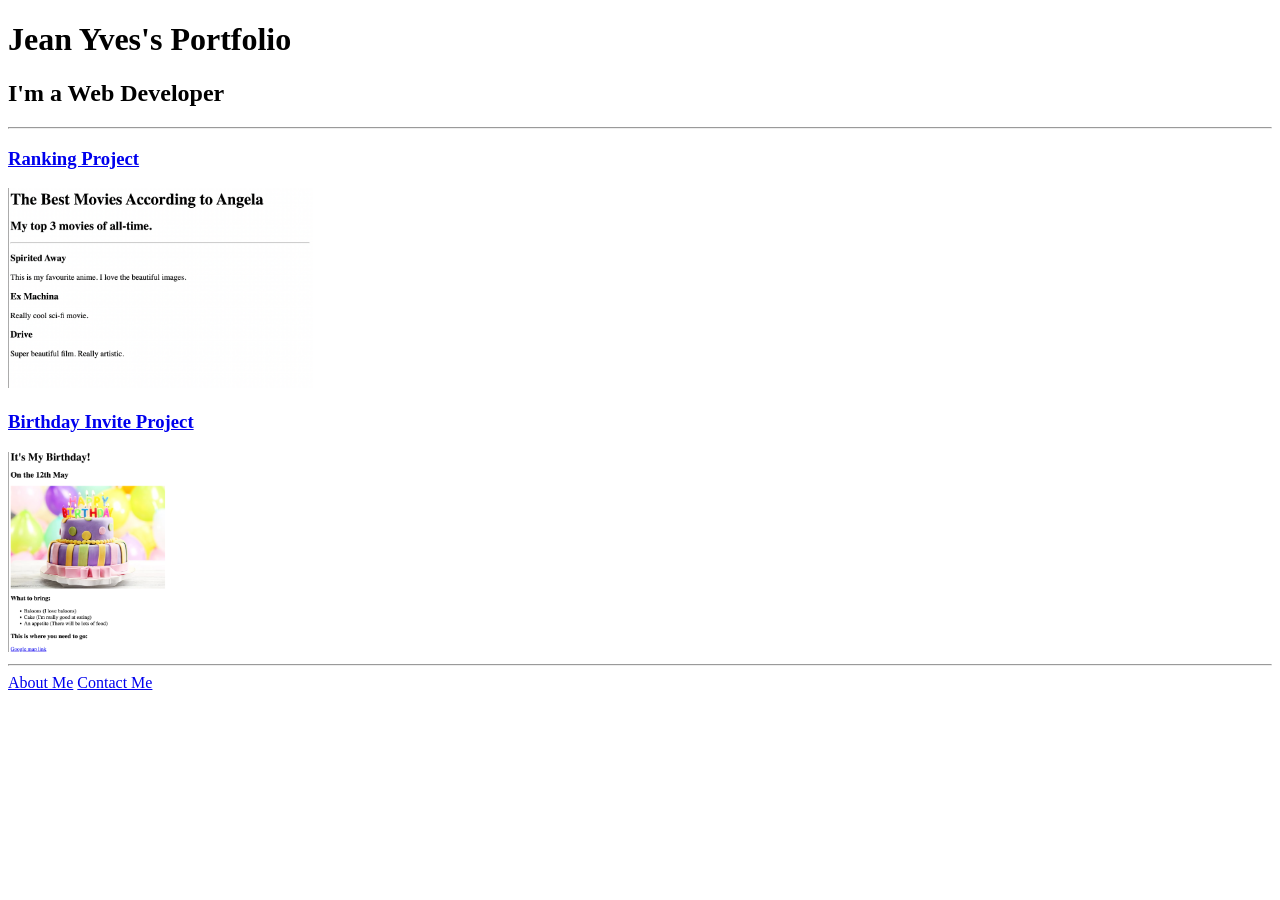
==== index.html @ 7e04cead "Add files via upload" ====
<!DOCTYPE html>
<html lang="en">

<head>
   <meta charset="UTF-8">
   <meta name="viewport" content="width=device-width, initial-scale=1.0">
   <title>Yves's Portfolio</title>
</head>

<body>
   <h1>Jean Yves's Portfolio</h1> 
   <h2>I'm a Web Developer</h2>
   <hr />
   <h3><a href="./public/movie-ranking.html">Ranking Project</a></h3>
   <img src="./assets/images/Movies.png" alt="My Top 3 Movies Screenshot" height="200"/>
   <h3><a href="./public/birthday-invite.html">Birthday Invite Project</a></h3>
   <img src="./assets/images/Birthday.png" alt="My Birthday Invitation Screenshoot" height="200" />
   <hr/>
   <a href="./public/about.html">About Me</a>
   <a href="./public/contact.html">Contact Me</a>
</body>
</html>

<!-- TODO 6: Add images to show the project previews
HINT for TODO 6: You can use the height attribute set to 200 to make the image smaller:
https://developer.mozilla.org/en-US/docs/Web/HTML/Element/img#attr-height -->
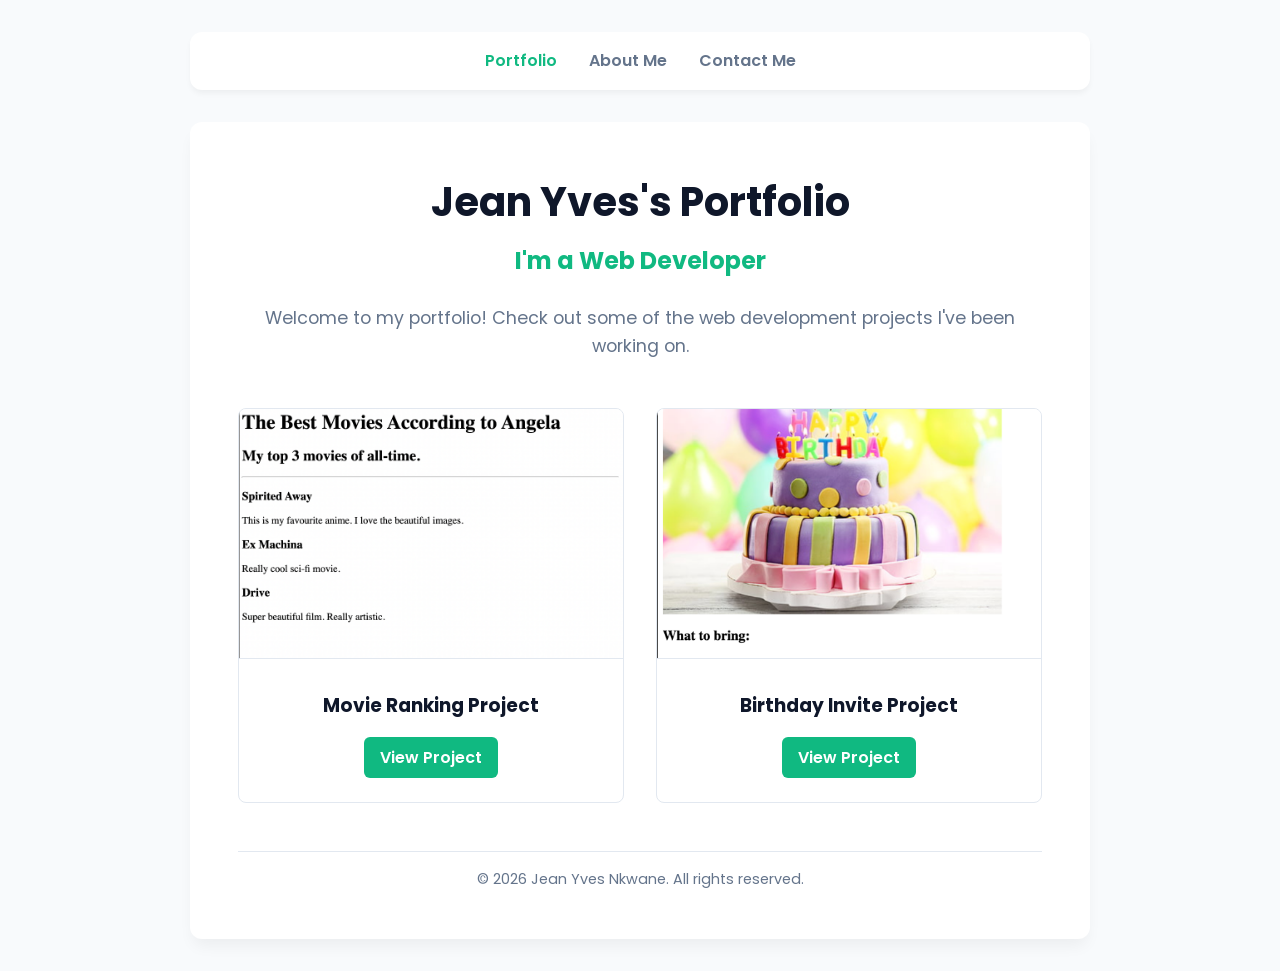
==== commit 8fd78a38: "feat: Complete modernization of HTML Portfolio - Created modern, responsive CSS design with Poppins " ====
--- a/index.html
+++ b/index.html
@@ -1,27 +1,52 @@
 <!DOCTYPE html>
 <html lang="en">
-
 <head>
    <meta charset="UTF-8">
    <meta name="viewport" content="width=device-width, initial-scale=1.0">
    <title>Yves's Portfolio</title>
+   <link rel="stylesheet" href="assets/css/style.css">
 </head>
+<body>
 
-<body>
-   <h1>Jean Yves's Portfolio</h1> 
-   <h2>I'm a Web Developer</h2>
-   <hr />
-   <h3><a href="./public/movie-ranking.html">Ranking Project</a></h3>
-   <img src="./assets/images/Movies.png" alt="My Top 3 Movies Screenshot" height="200"/>
-   <h3><a href="./public/birthday-invite.html">Birthday Invite Project</a></h3>
-   <img src="./assets/images/Birthday.png" alt="My Birthday Invitation Screenshoot" height="200" />
-   <hr/>
-   <a href="./public/about.html">About Me</a>
-   <a href="./public/contact.html">Contact Me</a>
+    <nav>
+        <a href="index.html" class="active">Portfolio</a>
+        <a href="public/about.html">About Me</a>
+        <a href="public/contact.html">Contact Me</a>
+    </nav>
+
+    <div class="container">
+        <header>
+            <h1>Jean Yves's Portfolio</h1> 
+            <h2>I'm a Web Developer</h2>
+            <p class="intro-text">Welcome to my portfolio! Check out some of the web development projects I've been working on.</p>
+        </header>
+
+        <main>
+            <div class="projects-grid">
+                <!-- Movie Ranking Project -->
+                <div class="project-card">
+                    <img src="./assets/images/Movies.png" alt="My Top 3 Movies Screenshot"/>
+                    <div class="project-info">
+                        <h3>Movie Ranking Project</h3>
+                        <a href="./public/movie-ranking.html">View Project</a>
+                    </div>
+                </div>
+
+                <!-- Birthday Invite Project -->
+                <div class="project-card">
+                    <img src="./assets/images/Birthday.png" alt="My Birthday Invitation Screenshot" />
+                    <div class="project-info">
+                        <h3>Birthday Invite Project</h3>
+                        <a href="./public/birthday-invite.html">View Project</a>
+                    </div>
+                </div>
+            </div>
+        </main>
+
+        <footer>
+            <p>© 2026 Jean Yves Nkwane. All rights reserved.</p>
+        </footer>
+    </div>
+
 </body>
 </html>
-
-<!-- TODO 6: Add images to show the project previews
-HINT for TODO 6: You can use the height attribute set to 200 to make the image smaller:
-https://developer.mozilla.org/en-US/docs/Web/HTML/Element/img#attr-height -->
-
--- a/assets/css/style.css
+++ b/assets/css/style.css
@@ -0,0 +1,186 @@
+@import url('https://fonts.googleapis.com/css2?family=Poppins:wght@300;400;600;700&display=swap');
+
+:root {
+    --primary-color: #10b981;
+    --primary-hover: #059669;
+    --bg-color: #f8fafc;
+    --card-bg: #ffffff;
+    --text-main: #0f172a;
+    --text-muted: #64748b;
+    --border-color: #e2e8f0;
+}
+
+* {
+    box-sizing: border-box;
+    margin: 0;
+    padding: 0;
+}
+
+body {
+    font-family: 'Poppins', sans-serif;
+    background-color: var(--bg-color);
+    color: var(--text-main);
+    line-height: 1.6;
+    display: flex;
+    flex-direction: column;
+    align-items: center;
+    padding: 2rem;
+}
+
+/* Navigation */
+nav {
+    background-color: var(--card-bg);
+    width: 100%;
+    max-width: 900px;
+    padding: 1rem 2rem;
+    border-radius: 12px;
+    box-shadow: 0 4px 6px -1px rgba(0, 0, 0, 0.05);
+    margin-bottom: 2rem;
+    display: flex;
+    justify-content: center;
+    gap: 2rem;
+}
+
+nav a {
+    text-decoration: none;
+    color: var(--text-muted);
+    font-weight: 600;
+    transition: color 0.3s;
+}
+
+nav a:hover, nav a.active {
+    color: var(--primary-color);
+}
+
+/* Main Container */
+.container {
+    background-color: var(--card-bg);
+    width: 100%;
+    max-width: 900px;
+    border-radius: 12px;
+    box-shadow: 0 10px 15px -3px rgba(0, 0, 0, 0.05);
+    padding: 3rem;
+}
+
+/* Header */
+header {
+    text-align: center;
+    margin-bottom: 3rem;
+}
+
+h1 {
+    font-size: 2.5rem;
+    color: var(--text-main);
+    margin-bottom: 0.5rem;
+}
+
+h2 {
+    font-size: 1.5rem;
+    color: var(--primary-color);
+    margin-bottom: 1.5rem;
+}
+
+.intro-text {
+    font-size: 1.1rem;
+    color: var(--text-muted);
+}
+
+/* Projects grid */
+.projects-grid {
+    display: grid;
+    grid-template-columns: repeat(auto-fit, minmax(300px, 1fr));
+    gap: 2rem;
+    margin-bottom: 2rem;
+}
+
+.project-card {
+    border: 1px solid var(--border-color);
+    border-radius: 8px;
+    overflow: hidden;
+    transition: transform 0.3s, box-shadow 0.3s;
+}
+
+.project-card:hover {
+    transform: translateY(-5px);
+    box-shadow: 0 10px 15px -3px rgba(0, 0, 0, 0.1);
+}
+
+.project-card img {
+    width: 100%;
+    height: 250px;
+    object-fit: cover;
+    border-bottom: 1px solid var(--border-color);
+}
+
+.project-info {
+    padding: 1.5rem;
+    text-align: center;
+}
+
+.project-info h3 {
+    margin-bottom: 1rem;
+}
+
+.project-info a {
+    display: inline-block;
+    padding: 0.5rem 1rem;
+    background-color: var(--primary-color);
+    color: white;
+    text-decoration: none;
+    border-radius: 6px;
+    font-weight: 600;
+    transition: background-color 0.3s;
+}
+
+.project-info a:hover {
+    background-color: var(--primary-hover);
+}
+
+/* Other Pages Content */
+.content-page {
+    max-width: 700px;
+    margin: 0 auto;
+}
+
+.content-page h1 {
+    text-align: center;
+    border-bottom: 2px solid var(--border-color);
+    padding-bottom: 1rem;
+    margin-bottom: 2rem;
+}
+
+.content-page p {
+    margin-bottom: 1rem;
+}
+
+.content-page ul {
+    margin-left: 2rem;
+    margin-bottom: 1.5rem;
+}
+
+.content-page img {
+    max-width: 100%;
+    border-radius: 8px;
+    margin: 1.5rem 0;
+}
+
+/* Footer */
+footer {
+    text-align: center;
+    margin-top: 3rem;
+    padding-top: 1rem;
+    border-top: 1px solid var(--border-color);
+    color: var(--text-muted);
+    font-size: 0.9rem;
+}
+
+@media (max-width: 600px) {
+    .container {
+        padding: 1.5rem;
+    }
+    nav {
+        flex-direction: column;
+        align-items: center;
+        gap: 1rem;
+    }
+}
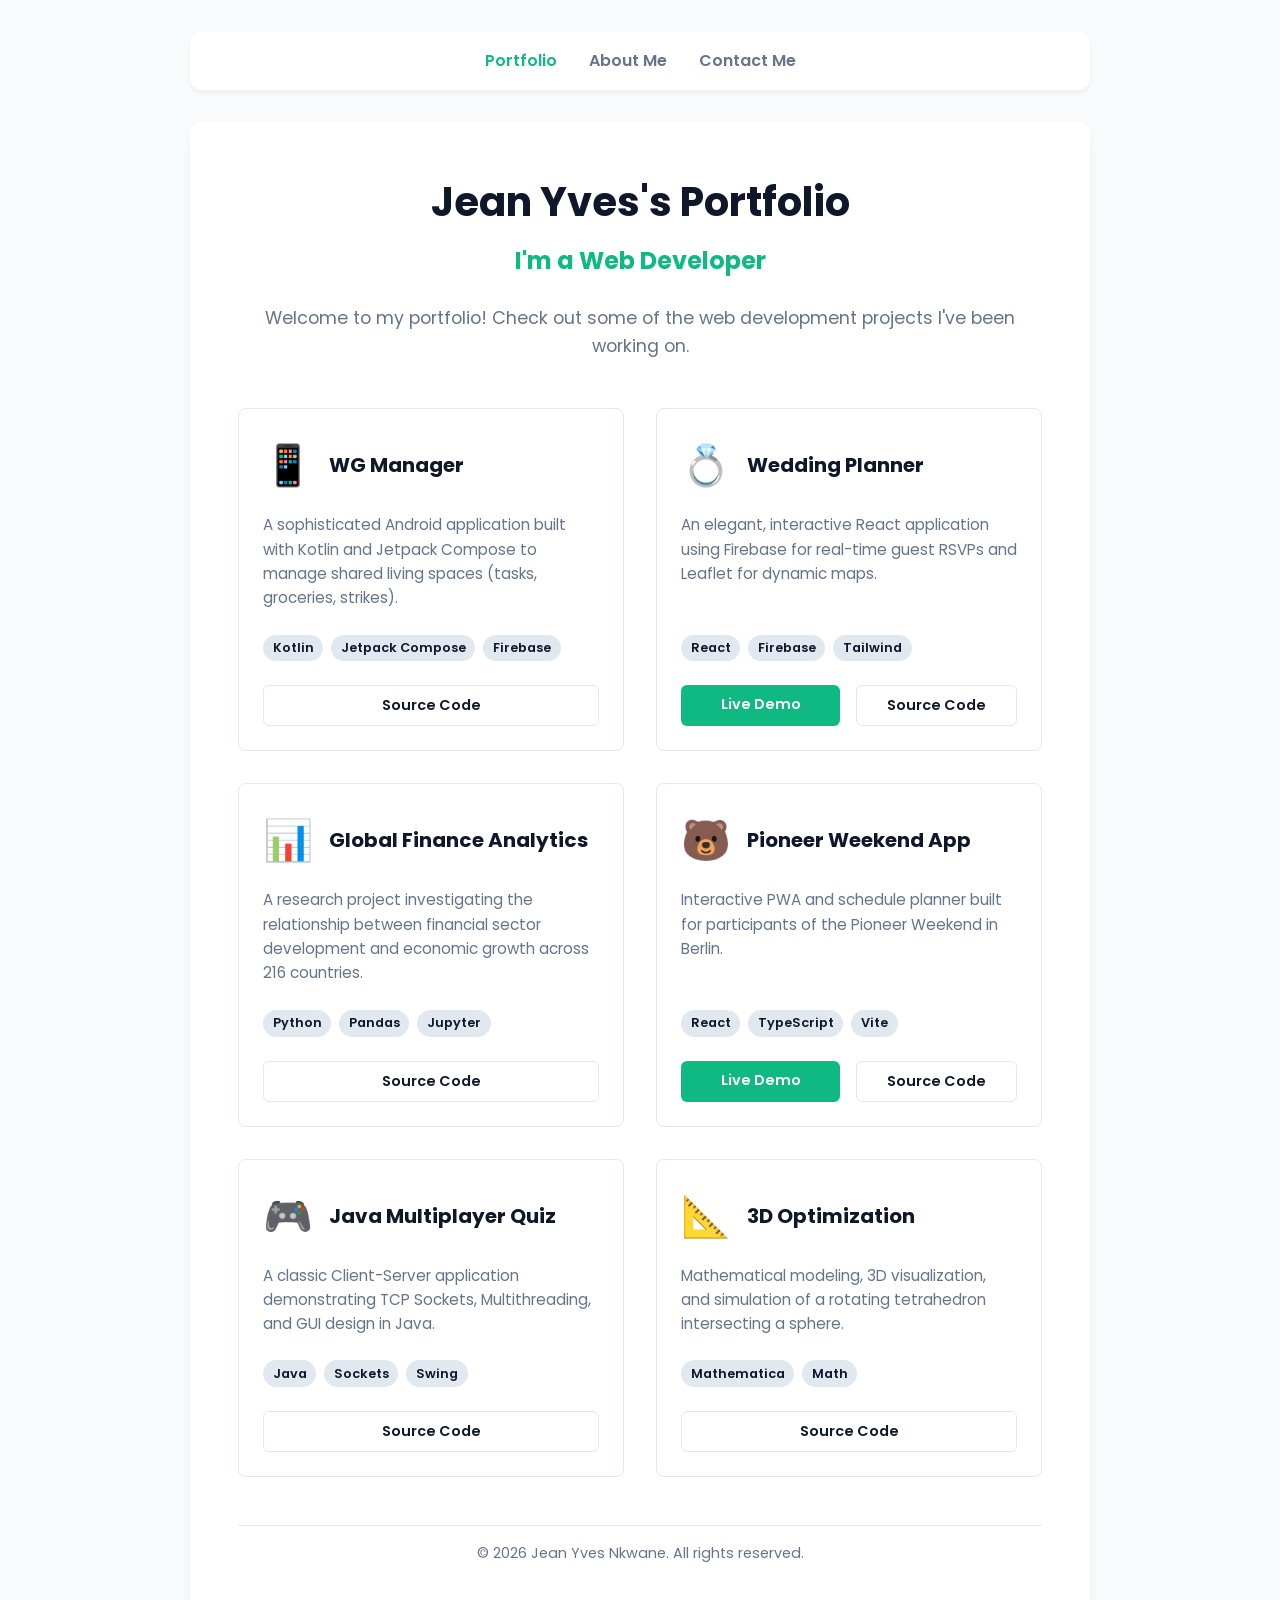
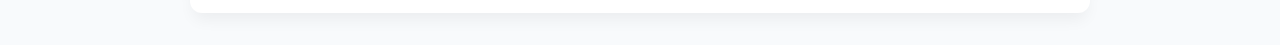
==== commit eb28c278: "feat: Rework portfolio with actual projects - Replace bootcamp projects with real GitHub projects - " ====
--- a/index.html
+++ b/index.html
@@ -23,23 +23,109 @@
 
         <main>
             <div class="projects-grid">
-                <!-- Movie Ranking Project -->
+                <!-- WG Manager App -->
                 <div class="project-card">
-                    <img src="./assets/images/Movies.png" alt="My Top 3 Movies Screenshot"/>
-                    <div class="project-info">
-                        <h3>Movie Ranking Project</h3>
-                        <a href="./public/movie-ranking.html">View Project</a>
+                    <div class="project-header">
+                        <span class="project-icon">📱</span>
+                        <h3>WG Manager</h3>
+                    </div>
+                    <p class="project-desc">A sophisticated Android application built with Kotlin and Jetpack Compose to manage shared living spaces (tasks, groceries, strikes).</p>
+                    <div class="tech-badges">
+                        <span class="badge">Kotlin</span>
+                        <span class="badge">Jetpack Compose</span>
+                        <span class="badge">Firebase</span>
+                    </div>
+                    <div class="project-links">
+                        <a href="https://github.com/Nejy190501/wg-manager-android-compose" target="_blank" class="btn btn-source">Source Code</a>
                     </div>
                 </div>
 
-                <!-- Birthday Invite Project -->
+                <!-- Wedding Planner App -->
                 <div class="project-card">
-                    <img src="./assets/images/Birthday.png" alt="My Birthday Invitation Screenshot" />
-                    <div class="project-info">
-                        <h3>Birthday Invite Project</h3>
-                        <a href="./public/birthday-invite.html">View Project</a>
+                    <div class="project-header">
+                        <span class="project-icon">💍</span>
+                        <h3>Wedding Planner</h3>
+                    </div>
+                    <p class="project-desc">An elegant, interactive React application using Firebase for real-time guest RSVPs and Leaflet for dynamic maps.</p>
+                    <div class="tech-badges">
+                        <span class="badge">React</span>
+                        <span class="badge">Firebase</span>
+                        <span class="badge">Tailwind</span>
+                    </div>
+                    <div class="project-links">
+                        <a href="https://leonie-et-liverance.netlify.app/" target="_blank" class="btn btn-demo">Live Demo</a>
+                        <a href="https://github.com/Nejy190501/wedding-planner-react-app" target="_blank" class="btn btn-source">Source Code</a>
                     </div>
                 </div>
+
+                <!-- Global Finance Analytics -->
+                <div class="project-card">
+                    <div class="project-header">
+                        <span class="project-icon">📊</span>
+                        <h3>Global Finance Analytics</h3>
+                    </div>
+                    <p class="project-desc">A research project investigating the relationship between financial sector development and economic growth across 216 countries.</p>
+                    <div class="tech-badges">
+                        <span class="badge">Python</span>
+                        <span class="badge">Pandas</span>
+                        <span class="badge">Jupyter</span>
+                    </div>
+                    <div class="project-links">
+                        <a href="https://github.com/Nejy190501/global-finance-data-analytics" target="_blank" class="btn btn-source">Source Code</a>
+                    </div>
+                </div>
+
+                <!-- Pioneer Weekend App -->
+                <div class="project-card">
+                    <div class="project-header">
+                        <span class="project-icon">🐻</span>
+                        <h3>Pioneer Weekend App</h3>
+                    </div>
+                    <p class="project-desc">Interactive PWA and schedule planner built for participants of the Pioneer Weekend in Berlin.</p>
+                    <div class="tech-badges">
+                        <span class="badge">React</span>
+                        <span class="badge">TypeScript</span>
+                        <span class="badge">Vite</span>
+                    </div>
+                    <div class="project-links">
+                        <a href="https://programme-week-end-pionnier-berlin-fr.netlify.app/" target="_blank" class="btn btn-demo">Live Demo</a>
+                        <a href="https://github.com/Nejy190501/berlin-pioneer-weekend-app" target="_blank" class="btn btn-source">Source Code</a>
+                    </div>
+                </div>
+
+                <!-- Java Multiplayer Quiz -->
+                <div class="project-card">
+                    <div class="project-header">
+                        <span class="project-icon">🎮</span>
+                        <h3>Java Multiplayer Quiz</h3>
+                    </div>
+                    <p class="project-desc">A classic Client-Server application demonstrating TCP Sockets, Multithreading, and GUI design in Java.</p>
+                    <div class="tech-badges">
+                        <span class="badge">Java</span>
+                        <span class="badge">Sockets</span>
+                        <span class="badge">Swing</span>
+                    </div>
+                    <div class="project-links">
+                        <a href="https://github.com/Nejy190501/java-multiplayer-quiz" target="_blank" class="btn btn-source">Source Code</a>
+                    </div>
+                </div>
+
+                <!-- 3D Optimization -->
+                <div class="project-card">
+                    <div class="project-header">
+                        <span class="project-icon">📐</span>
+                        <h3>3D Optimization</h3>
+                    </div>
+                    <p class="project-desc">Mathematical modeling, 3D visualization, and simulation of a rotating tetrahedron intersecting a sphere.</p>
+                    <div class="tech-badges">
+                        <span class="badge">Mathematica</span>
+                        <span class="badge">Math</span>
+                    </div>
+                    <div class="project-links">
+                        <a href="https://github.com/Nejy190501/mathematica-3d-optimization" target="_blank" class="btn btn-source">Source Code</a>
+                    </div>
+                </div>
+
             </div>
         </main>
 
--- a/assets/css/style.css
+++ b/assets/css/style.css
@@ -96,7 +96,10 @@
 .project-card {
     border: 1px solid var(--border-color);
     border-radius: 8px;
-    overflow: hidden;
+    background-color: var(--card-bg);
+    padding: 1.5rem;
+    display: flex;
+    flex-direction: column;
     transition: transform 0.3s, box-shadow 0.3s;
 }
 
@@ -105,35 +108,80 @@
     box-shadow: 0 10px 15px -3px rgba(0, 0, 0, 0.1);
 }
 
-.project-card img {
-    width: 100%;
-    height: 250px;
-    object-fit: cover;
-    border-bottom: 1px solid var(--border-color);
-}
-
-.project-info {
-    padding: 1.5rem;
-    text-align: center;
-}
-
-.project-info h3 {
+.project-header {
+    display: flex;
+    align-items: center;
+    gap: 1rem;
     margin-bottom: 1rem;
 }
 
-.project-info a {
+.project-icon {
+    font-size: 2.5rem;
+}
+
+.project-header h3 {
+    margin-bottom: 0;
+    color: var(--text-main);
+    font-size: 1.25rem;
+}
+
+.project-desc {
+    color: var(--text-muted);
+    font-size: 0.95rem;
+    margin-bottom: 1.5rem;
+    flex-grow: 1;
+}
+
+.tech-badges {
+    display: flex;
+    flex-wrap: wrap;
+    gap: 0.5rem;
+    margin-bottom: 1.5rem;
+}
+
+.badge {
+    background-color: #e2e8f0;
+    color: var(--text-main);
+    font-size: 0.8rem;
+    font-weight: 600;
+    padding: 0.2rem 0.6rem;
+    border-radius: 9999px;
+}
+
+.project-links {
+    display: flex;
+    gap: 1rem;
+}
+
+.btn {
     display: inline-block;
     padding: 0.5rem 1rem;
+    border-radius: 6px;
+    font-size: 0.9rem;
+    font-weight: 600;
+    text-decoration: none;
+    text-align: center;
+    transition: all 0.3s ease;
+    flex: 1;
+}
+
+.btn-demo {
     background-color: var(--primary-color);
     color: white;
-    text-decoration: none;
-    border-radius: 6px;
-    font-weight: 600;
-    transition: background-color 0.3s;
-}
-
-.project-info a:hover {
+}
+
+.btn-demo:hover {
     background-color: var(--primary-hover);
+}
+
+.btn-source {
+    background-color: transparent;
+    color: var(--text-main);
+    border: 1px solid var(--border-color);
+}
+
+.btn-source:hover {
+    background-color: var(--bg-color);
 }
 
 /* Other Pages Content */
